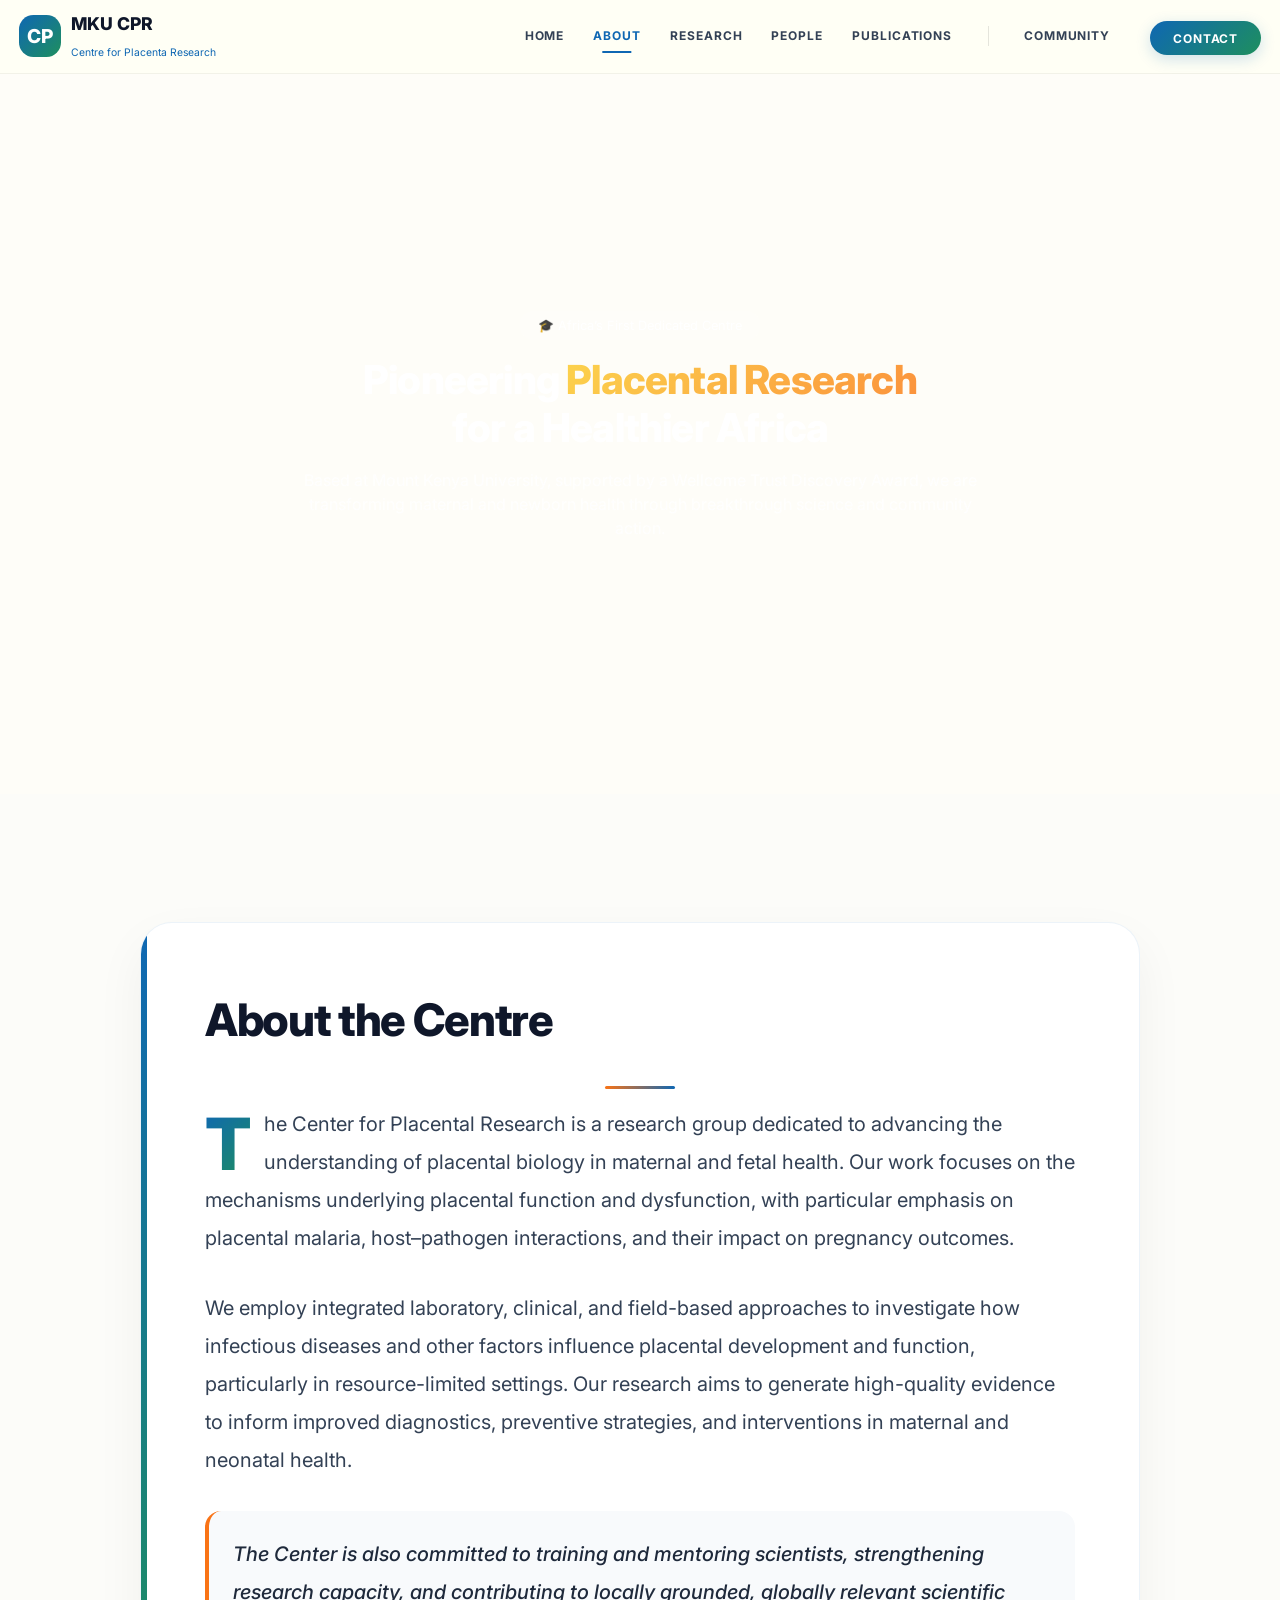
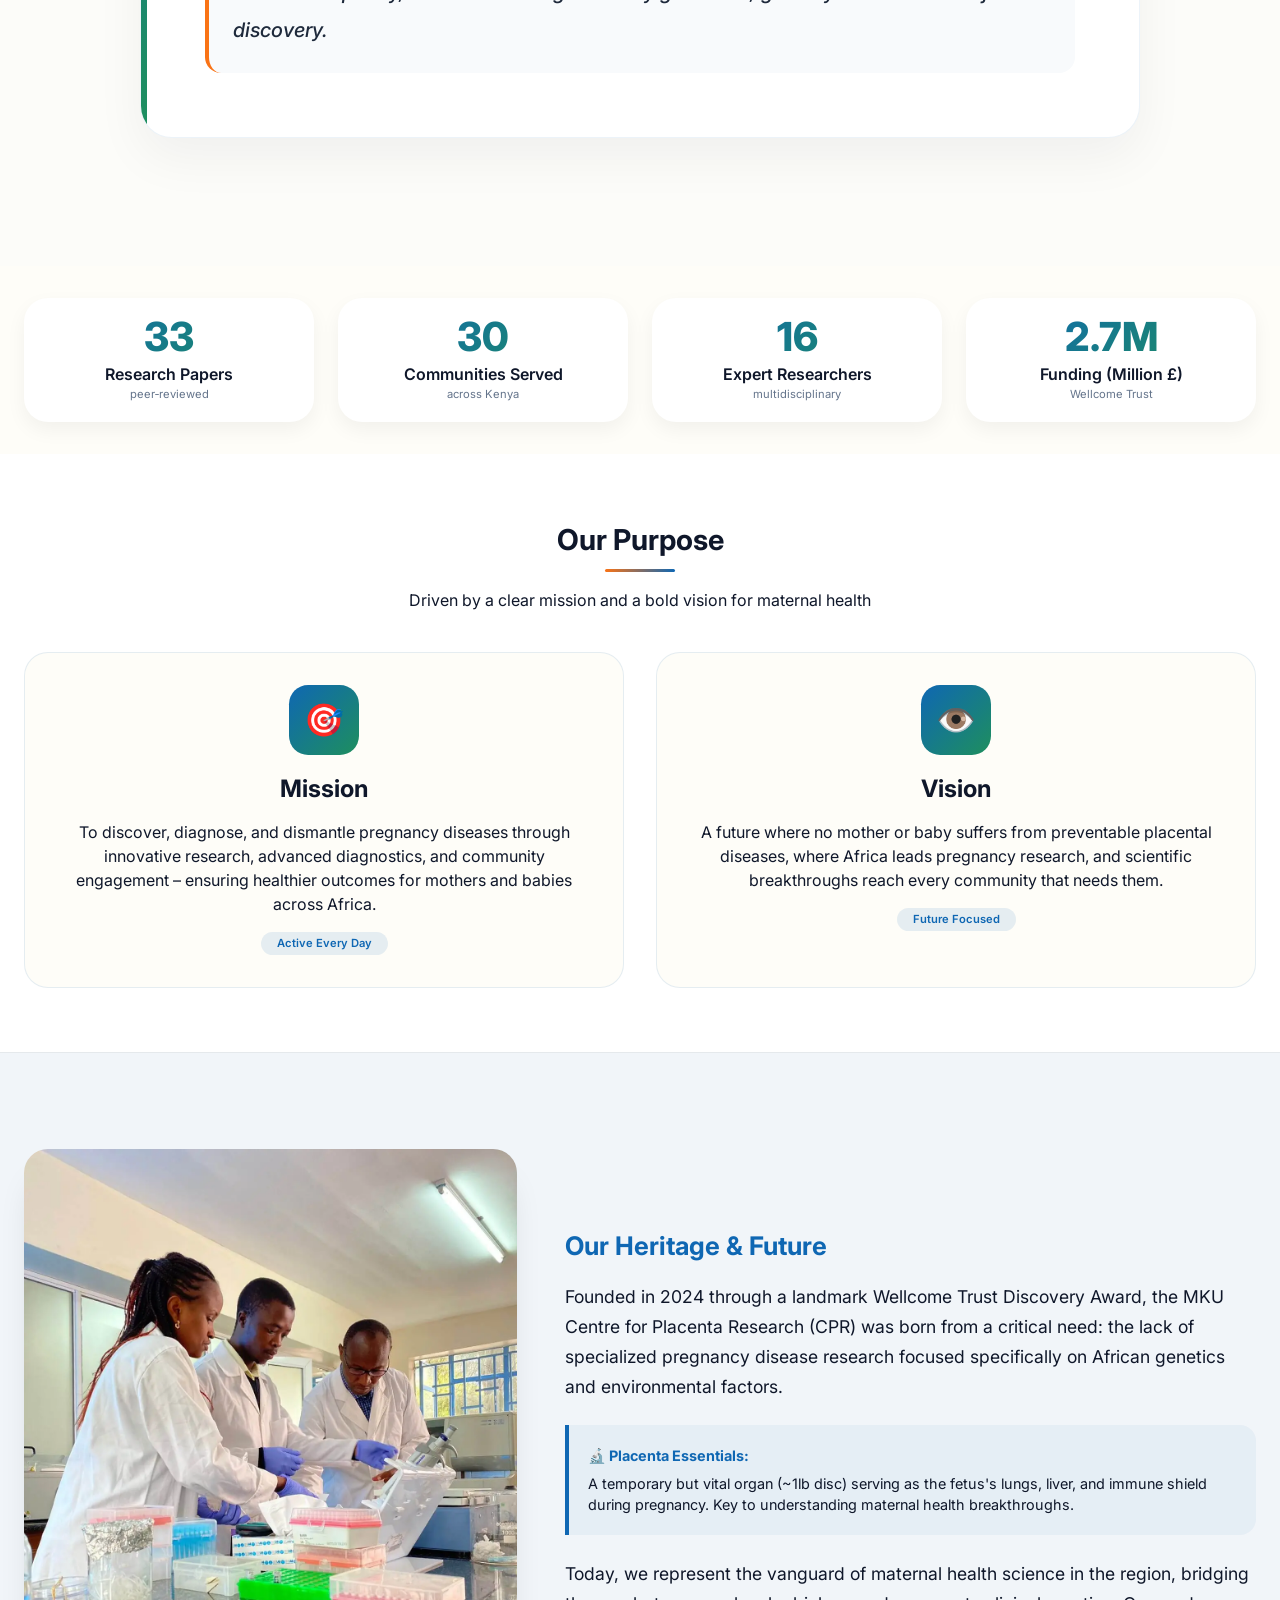
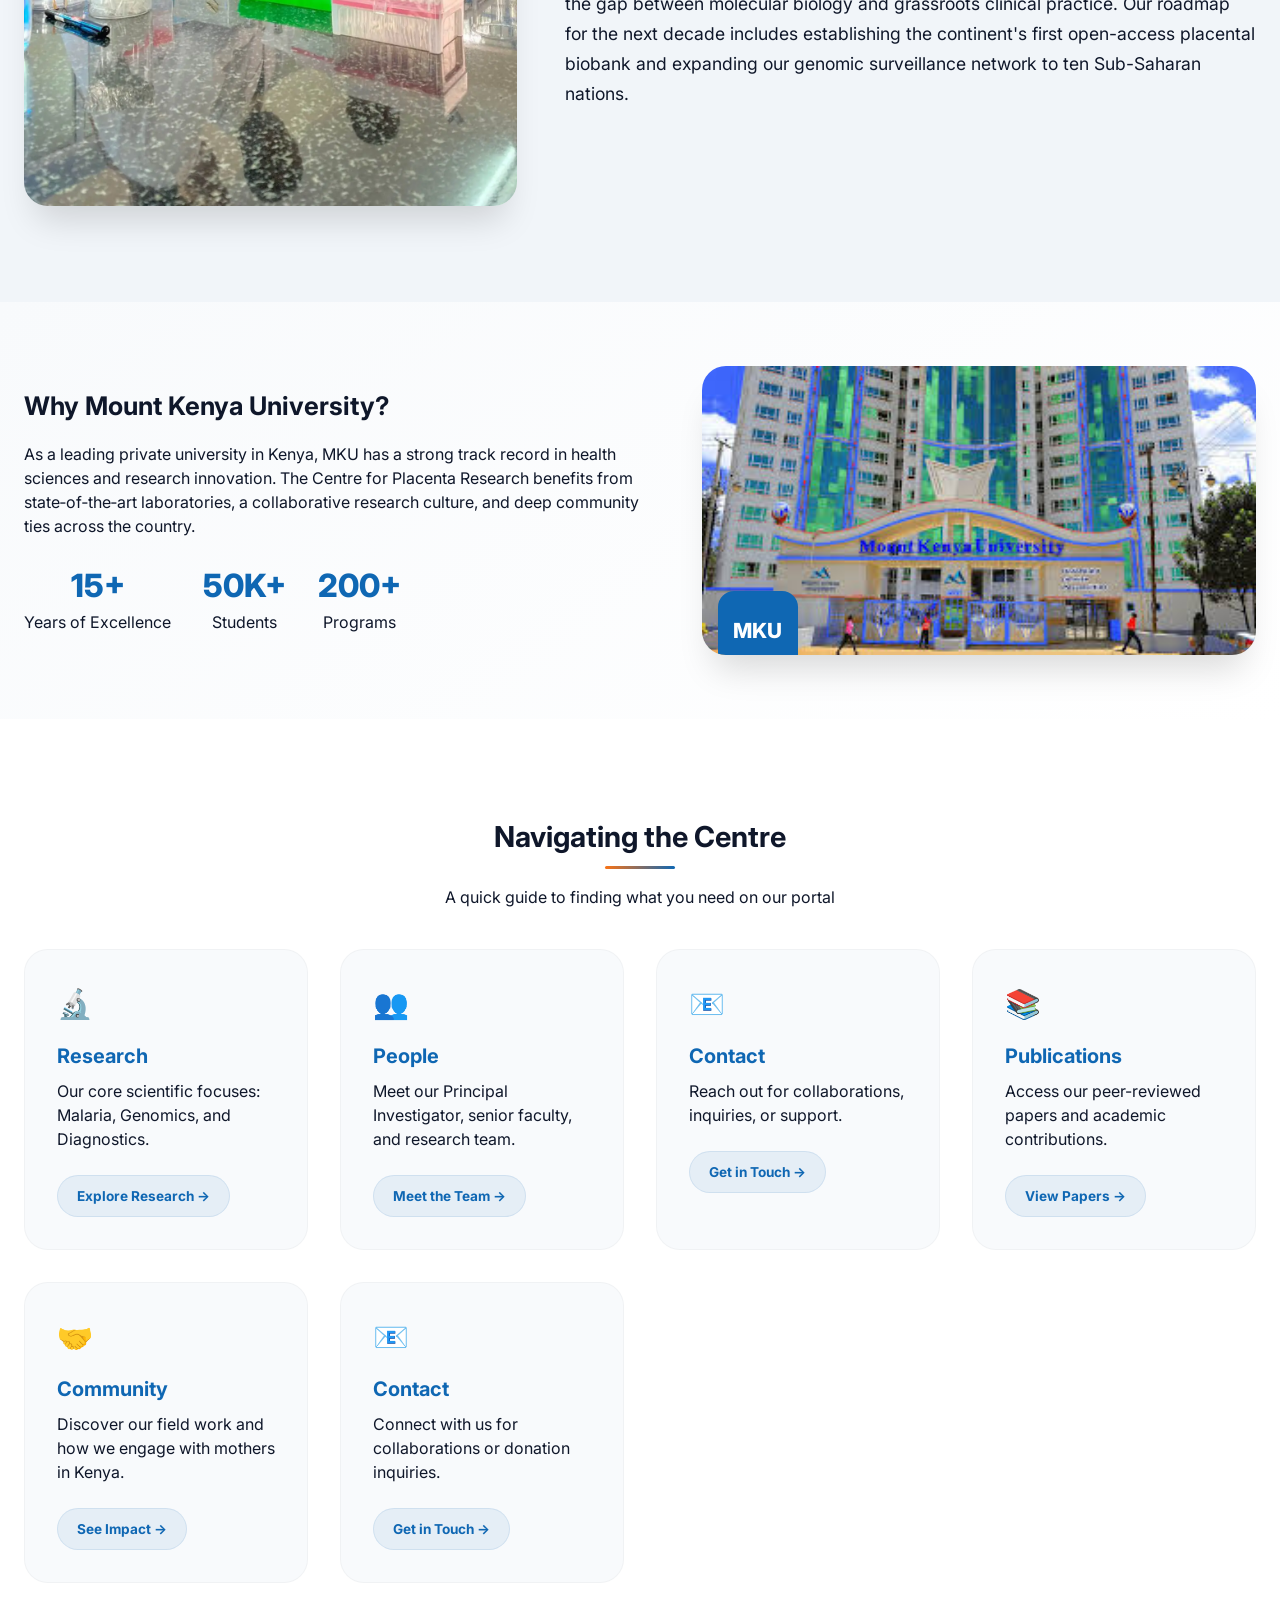
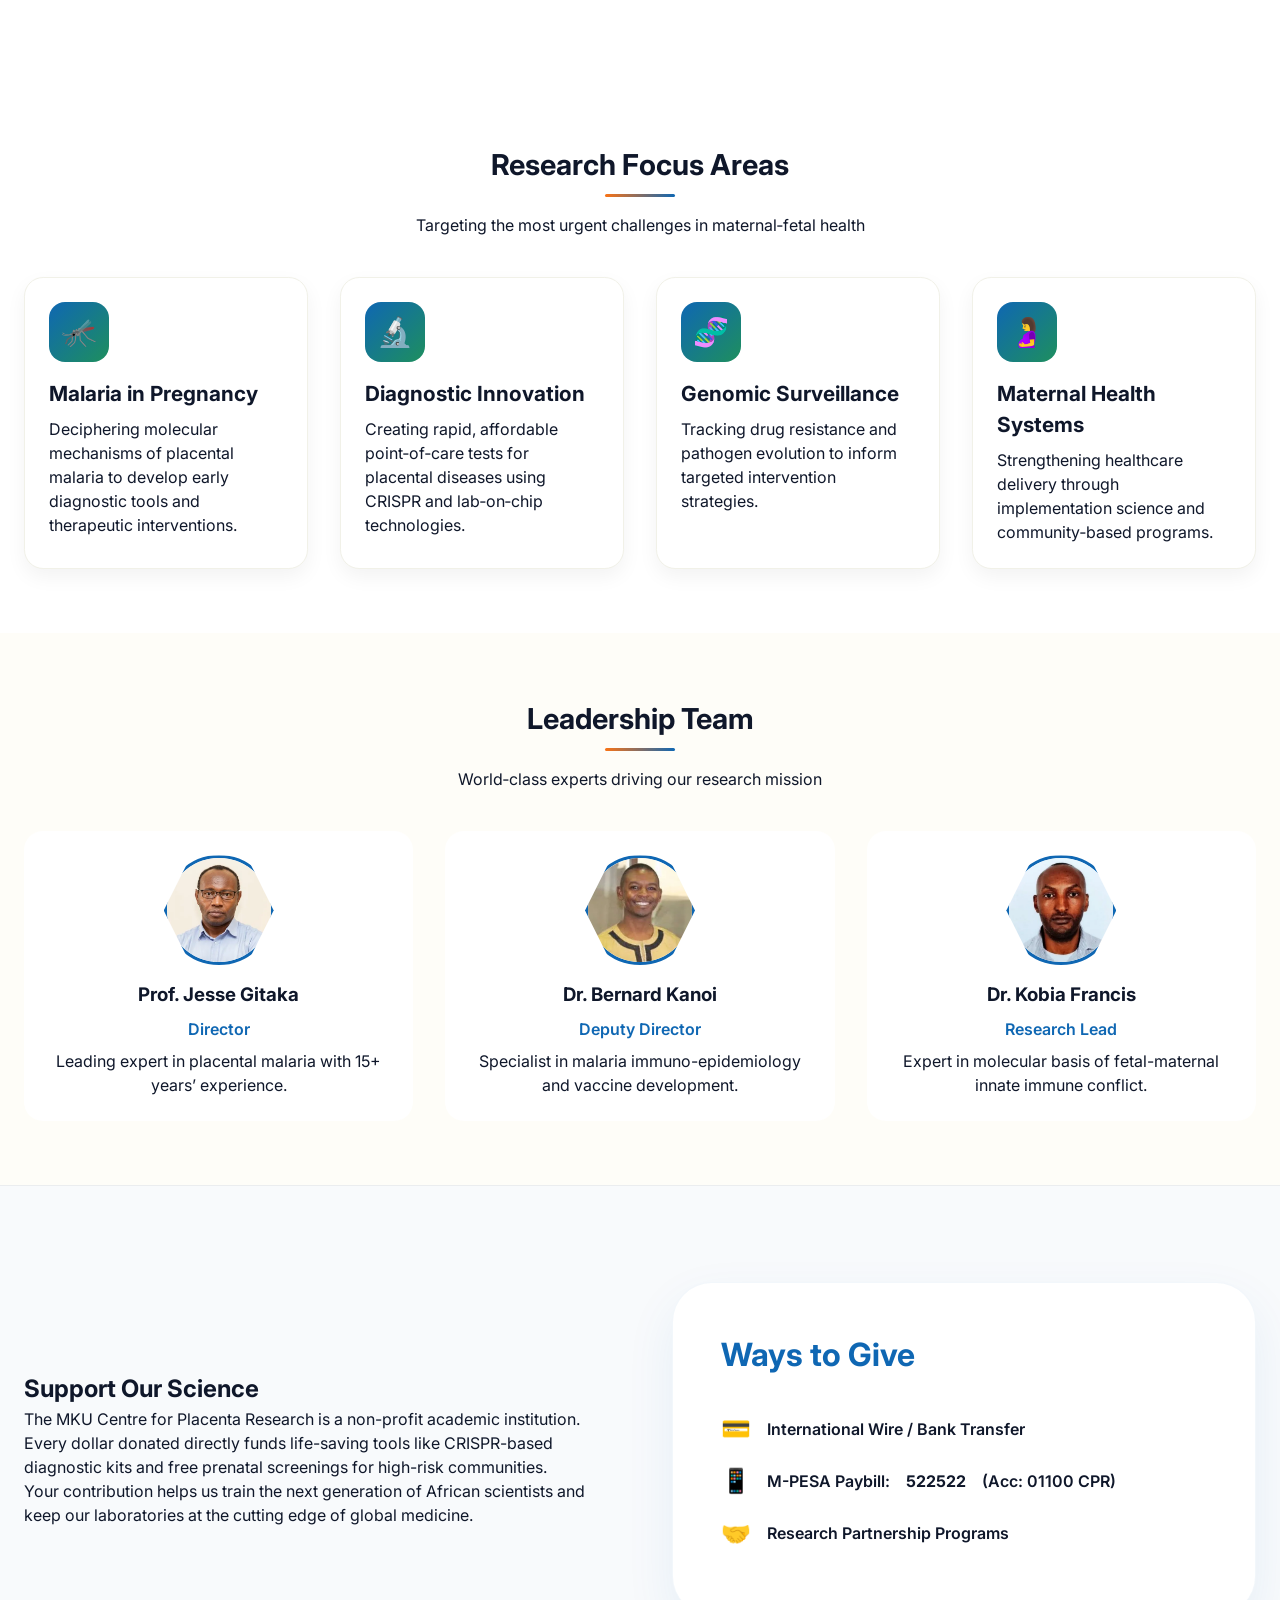
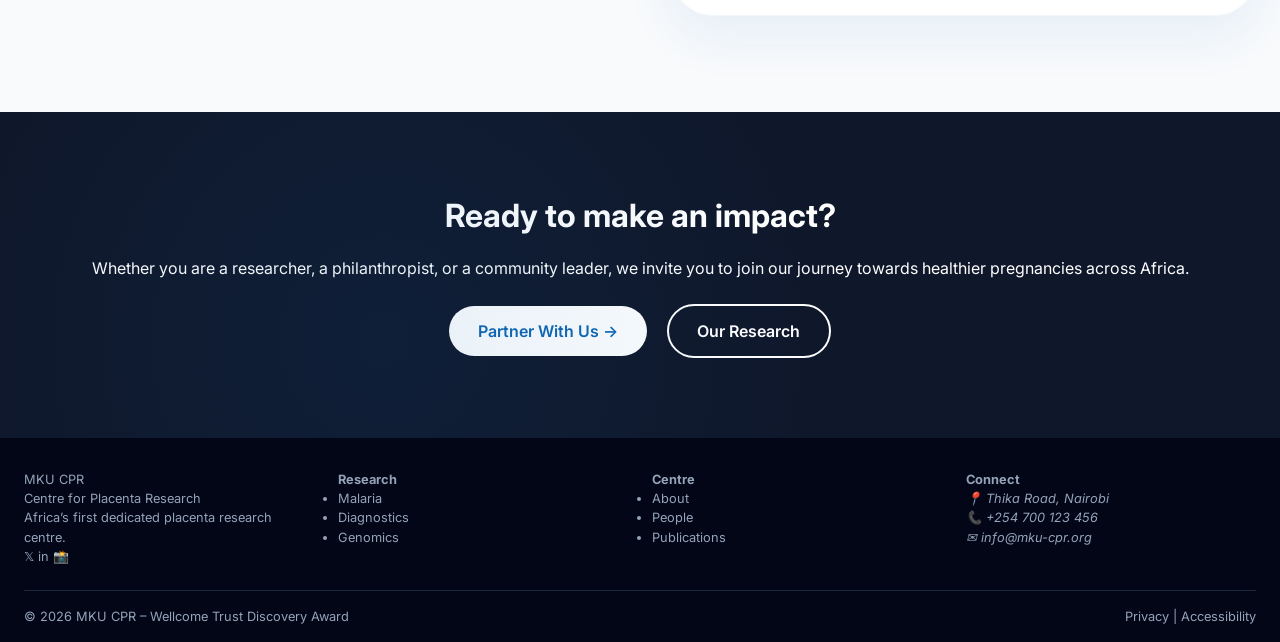
==== about.html @ 57bb6f53 "Fix 404 error by moving files to root" ====
<!-- about.html -->
<!DOCTYPE html>
<html lang="en">

<head>
  <meta charset="UTF-8">
  <meta name="viewport" content="width=device-width, initial-scale=1.0, viewport-fit=cover">
  <meta name="description"
    content="Discover Africa's first dedicated centre for placental and pregnancy-disease research at Mount Kenya University.">
  <title>MKU CPR | About – Africa’s First Placenta Research Centre</title>
  <link rel="icon" type="image/svg+xml"
    href="data:image/svg+xml,%3Csvg xmlns='http://www.w3.org/2000/svg' viewBox='0 0 24 24' fill='%230f67b3'%3E%3Cpath d='M12 2L2 7l10 5 10-5-10-5zM2 17l10 5 10-5M2 12l10 5 10-5'/%3E%3C/svg%3E">
  <link
    href="https://fonts.googleapis.com/css2?family=Inter:opsz,wght@14..32,300;14..32,400;14..32,600;14..32,700;14..32,800&display=swap"
    rel="stylesheet">
  <link rel="stylesheet" href="styles/about.css">

</head>

<body>
  <a href="#main" class="skip-link">Skip to main content</a>

  <header class="site-header">
    <div class="header-inner">
      <a href="index.html" class="logo-area">
        <div class="logo-icon">CP</div>
        <div class="logo-text">
          <h1>MKU CPR</h1><span>Centre for Placenta Research</span>
        </div>
      </a>
      <nav class="desktop-nav" aria-label="Main navigation">
        <ul class="nav-list">
          <li class="nav-group-core">
            <a href="index.html">Home</a>
            <a href="about.html" class="active">About</a>
            <a href="research.html">Research</a>
            <a href="people.html">People</a>
            <a href="publication.html">Publications</a>
          </li>
          <li class="nav-separator" aria-hidden="true"></li>
          <li class="nav-group-hub">

            <a href="community.html">Community</a>
          </li>
          <li class="nav-action">
            <a href="contact.html" class="contact-btn">Contact</a>
          </li>
        </ul>
      </nav>
      <button class="mobile-toggle" id="mobileToggle" aria-label="Menu" aria-expanded="false">☰</button>
    </div>
    <div class="mobile-menu" id="mobileMenu">
      <a href="index.html">Home</a>
      <a href="about.html" class="active">About</a>
      <a href="research.html">Research</a>
      <a href="people.html">People</a>

      <a href="publication.html">Publications</a>
      <a href="community.html">Community</a>
      <a href="contact.html">Contact</a>
    </div>
  </header>

  <main id="main">
    <!-- Hero Section -->
    <section class="hero-about">
      <div class="hero-video-container">
        <video id="aboutHeroVideo" src="video/about-hero-video.mp4" autoplay="autoplay" muted="muted" loop="loop"
          playsinline="playsinline" preload="auto" class="hero-bg-video"
          style="width: 100%; height: 100%; object-fit: cover !important;">
          Your browser does not support the video tag.
        </video>
        <script>
          document.addEventListener('DOMContentLoaded', () => {
            const video = document.getElementById('aboutHeroVideo');
            if (video) { video.playbackRate = 2.0; }
          });
        </script>

      </div>
      <div class="hero-overlay"></div>
      <div class="container hero-content">
        <div class="hero-badge">🎓 Africa’s First Dedicated Centre</div>
        <h1>Pioneering <span class="gradient-text">Placental Research</span><br>for a Healthier Africa</h1>
        <p>Based at Mount Kenya University, supported by a Wellcome Trust Discovery Award, we are transforming maternal
          and newborn health through breakthrough science and community action.</p>
      </div>
    </section>

    <!-- Overview Section -->
    <section class="overview-section">
      <div class="container">
        <div class="overview-grid">
          <div class="overview-text">
            <h2>About the Centre</h2>
            <div class="header-line"></div>
            <p>The Center for Placental Research is a research group dedicated to advancing the understanding of
              placental
              biology in maternal and fetal health. Our work focuses on the mechanisms underlying placental function and
              dysfunction, with particular emphasis on placental malaria, host–pathogen interactions, and their impact
              on pregnancy outcomes.</p>
            <p>We employ integrated laboratory, clinical, and field-based approaches to investigate how infectious
              diseases and other factors influence placental development and function, particularly in resource-limited
              settings. Our research aims to generate high-quality evidence to inform improved diagnostics, preventive
              strategies, and interventions in maternal and neonatal health.</p>
            <p>The Center is also committed to training and mentoring scientists, strengthening research capacity, and
              contributing to locally grounded, globally relevant scientific discovery.</p>
          </div>
        </div>
      </div>
    </section>

    <!-- Impact Counters (animated) -->
    <section class="stats-row">
      <div class="container">
        <div class="stats-grid">
          <div class="stat-card">
            <div class="stat-number" id="counterPapers">0</div>
            <div class="stat-label">Research Papers</div>
            <div class="stat-sub">peer‑reviewed</div>
          </div>
          <div class="stat-card">
            <div class="stat-number" id="counterCommunities">0</div>
            <div class="stat-label">Communities Served</div>
            <div class="stat-sub">across Kenya</div>
          </div>
          <div class="stat-card">
            <div class="stat-number" id="counterResearchers">0</div>
            <div class="stat-label">Expert Researchers</div>
            <div class="stat-sub">multidisciplinary</div>
          </div>
          <div class="stat-card">
            <div class="stat-number" id="counterFunding">0</div>
            <div class="stat-label">Funding (Million £)</div>
            <div class="stat-sub">Wellcome Trust</div>
          </div>
        </div>
      </div>
    </section>

    <!-- Mission & Vision -->
    <section class="mv-section">
      <div class="container">
        <div class="section-header">
          <h2>Our Purpose</h2>
          <div class="header-line"></div>
          <p>Driven by a clear mission and a bold vision for maternal health</p>
        </div>
        <div class="mv-grid">
          <div class="mv-card">
            <div class="mv-icon">🎯</div>
            <h3>Mission</h3>
            <p>To discover, diagnose, and dismantle pregnancy diseases through innovative research, advanced
              diagnostics, and community engagement – ensuring healthier outcomes for mothers and babies across Africa.
            </p>
            <span class="mv-badge">Active Every Day</span>
          </div>
          <div class="mv-card">
            <div class="mv-icon">👁️</div>
            <h3>Vision</h3>
            <p>A future where no mother or baby suffers from preventable placental diseases, where Africa leads
              pregnancy research, and scientific breakthroughs reach every community that needs them.</p>
            <span class="mv-badge">Future Focused</span>
          </div>
        </div>
      </div>
    </section>

    <!-- Our Heritage Section -->
    <section class="heritage-section panel-singlecell">
      <div class="container">
        <div class="mku-grid heritage-grid">
          <div class="mku-image">
            <img src="images/gitakalab-1.webp" alt="Gitaka Lab Research">
          </div>
          <div class="mku-text">
            <h3>Our Heritage & Future</h3>
            <p>Founded in 2024 through a landmark Wellcome Trust Discovery Award, the MKU Centre for Placenta Research
              (CPR) was born from a critical need: the lack of specialized pregnancy disease research focused
              specifically on African genetics and environmental factors.</p>
            <div class="bio-callout">
              <strong>🔬 Placenta Essentials:</strong> A temporary but vital organ (~1lb disc) serving as the fetus's
              lungs, liver, and immune shield during pregnancy. Key to understanding maternal health breakthroughs.
            </div>
            <p>Today, we represent the vanguard of maternal health science in the region, bridging the gap between
              molecular biology and grassroots clinical practice. Our roadmap for the next decade includes establishing
              the continent's first open-access placental biobank and expanding our genomic surveillance network to ten
              Sub-Saharan nations.</p>
          </div>
        </div>
      </div>
    </section>

    <!-- About Mount Kenya University -->
    <section class="mku-section">
      <div class="container">
        <div class="mku-grid mku-side-grid">
          <div class="mku-text">
            <h3>Why Mount Kenya University?</h3>
            <p>As a leading private university in Kenya, MKU has a strong track record in health sciences and research
              innovation. The Centre for Placenta Research benefits from state‑of‑the‑art laboratories, a collaborative
              research culture, and deep community ties across the country.</p>
            <div class="mku-stats">
              <div class="mku-stat">
                <div class="number">15+</div>
                <div>Years of Excellence</div>
              </div>
              <div class="mku-stat">
                <div class="number">50K+</div>
                <div>Students</div>
              </div>
              <div class="mku-stat">
                <div class="number">200+</div>
                <div>Programs</div>
              </div>
            </div>
          </div>
          <div class="mku-image">
            <img src="images/mku.jpg" alt="Mount Kenya University Campus">
            <div class="image-badge">MKU</div>
          </div>
        </div>
      </div>
    </section>

    <!-- Portal Navigation Guide -->
    <section class="portal-guide-section">
      <div class="container">
        <div class="section-header">
          <h2>Navigating the Centre</h2>
          <div class="header-line"></div>
          <p>A quick guide to finding what you need on our portal</p>
        </div>
        <div class="guide-grid">
          <div class="guide-item">
            <div class="guide-icon">🔬</div>
            <h4>Research</h4>
            <p>Our core scientific focuses: Malaria, Genomics, and Diagnostics.</p>
            <a href="research.html" class="guide-link">Explore Research →</a>
          </div>
          <div class="guide-item">
            <div class="guide-icon">👥</div>
            <h4>People</h4>
            <p>Meet our Principal Investigator, senior faculty, and research team.</p>
            <a href="people.html" class="guide-link">Meet the Team →</a>
          </div>
          <div class="guide-item">
            <div class="guide-icon">📧</div>
            <h4>Contact</h4>
            <p>Reach out for collaborations, inquiries, or support.</p>
            <a href="contact.html" class="guide-link">Get in Touch →</a>
          </div>
          <div class="guide-item">
            <div class="guide-icon">📚</div>
            <h4>Publications</h4>
            <p>Access our peer-reviewed papers and academic contributions.</p>
            <a href="publication.html" class="guide-link">View Papers →</a>
          </div>
          <div class="guide-item">
            <div class="guide-icon">🤝</div>
            <h4>Community</h4>
            <p>Discover our field work and how we engage with mothers in Kenya.</p>
            <a href="community.html" class="guide-link">See Impact →</a>
          </div>
          <div class="guide-item">
            <div class="guide-icon">📧</div>
            <h4>Contact</h4>
            <p>Connect with us for collaborations or donation inquiries.</p>
            <a href="contact.html" class="guide-link">Get in Touch →</a>
          </div>
        </div>
      </div>
    </section>

    <!-- Research Focus Areas -->
    <section class="research-section">
      <div class="container">
        <div class="section-header">
          <h2>Research Focus Areas</h2>
          <div class="header-line"></div>
          <p>Targeting the most urgent challenges in maternal‑fetal health</p>
        </div>
        <div class="research-grid">
          <div class="research-card">
            <div class="research-icon">🦟</div>
            <h3>Malaria in Pregnancy</h3>
            <p>Deciphering molecular mechanisms of placental malaria to develop early diagnostic tools and therapeutic
              interventions.</p>
          </div>
          <div class="research-card">
            <div class="research-icon">🔬</div>
            <h3>Diagnostic Innovation</h3>
            <p>Creating rapid, affordable point‑of‑care tests for placental diseases using CRISPR and lab‑on‑chip
              technologies.</p>
          </div>
          <div class="research-card">
            <div class="research-icon">🧬</div>
            <h3>Genomic Surveillance</h3>
            <p>Tracking drug resistance and pathogen evolution to inform targeted intervention strategies.</p>
          </div>
          <div class="research-card">
            <div class="research-icon">🤰</div>
            <h3>Maternal Health Systems</h3>
            <p>Strengthening healthcare delivery through implementation science and community‑based programs.</p>
          </div>
        </div>
      </div>
    </section>

    <!-- Leadership Team -->
    <section class="leadership-section">
      <div class="container">
        <div class="section-header">
          <h2>Leadership Team</h2>
          <div class="header-line"></div>
          <p>World‑class experts driving our research mission</p>
        </div>
        <div class="team-grid">
          <div class="team-card">
            <div class="team-img"><img src="people/Prof.-Jesse-Gitaka-MBChB-MTM-PhD.webp" alt="Prof. Jesse Gitaka">
            </div>
            <h3>Prof. Jesse Gitaka</h3>
            <p class="team-title">Director</p>
            <p>Leading expert in placental malaria with 15+ years’ experience.</p>
          </div>
          <div class="team-card">
            <div class="team-img"><img src="people/Bernard-N.-Kanoi-PhD.webp" alt="Dr. Bernard Kanoi"></div>
            <h3>Dr. Bernard Kanoi</h3>
            <p class="team-title">Deputy Director</p>
            <p>Specialist in malaria immuno-epidemiology and vaccine development.</p>
          </div>
          <div class="team-card">
            <div class="team-img"><img src="people/Dr-Kobia-Francis.webp" alt="Dr. Kobia Francis"></div>
            <h3>Dr. Kobia Francis</h3>
            <p class="team-title">Research Lead</p>
            <p>Expert in molecular basis of fetal-maternal innate immune conflict.</p>
          </div>

        </div>
      </div>
    </section>

    <!-- Support & Donations Section -->
    <section class="donation-section">
      <div class="container">
        <div class="donation-grid">
          <div class="donation-text">
            <h2>Support Our Science</h2>
            <p>The MKU Centre for Placenta Research is a non-profit academic institution. Every dollar donated directly
              funds life-saving tools like CRISPR-based diagnostic kits and free prenatal screenings for high-risk
              communities.</p>
            <p>Your contribution helps us train the next generation of African scientists and keep our laboratories at
              the cutting edge of global medicine.</p>
          </div>
          <div class="donation-card">
            <h3>Ways to Give</h3>
            <ul class="donation-methods">
              <li><span class="donation-icon">💳</span> International Wire / Bank Transfer</li>
              <li><span class="donation-icon">📱</span> M-PESA Paybill: <strong>522522</strong> (Acc: 01100 CPR)</li>
              <li><span class="donation-icon">🤝</span> Research Partnership Programs</li>
            </ul>

          </div>
        </div>
      </div>
    </section>

    <!-- Call to Action -->
    <section class="cta-about">
      <div class="container text-center">
        <h2>Ready to make an impact?</h2>
        <p>Whether you are a researcher, a philanthropist, or a community leader, we invite you to join our journey
          towards healthier pregnancies across Africa.</p>
        <div class="btn-group">
          <a href="contact.html" class="btn-primary">Partner With Us →</a>
          <a href="research.html" class="btn-outline">Our Research</a>
        </div>
      </div>
    </section>
  </main>

  <footer class="footer">
    <div class="container footer-container">
      <div class="footer-grid">
        <div>
          <div class="footer-logo"><span class="footer-logo-text">MKU CPR</span><br>Centre for Placenta Research</div>
          <p>Africa’s first dedicated placenta research centre.</p>
          <div class="social-icons">
            <a href="https://x.com/CRID_MKU" class="social-icon" target="_blank">𝕏</a>
            <a href="https://www.linkedin.com/in/gitaka-lab?utm_source=share_via&utm_content=profile&utm_medium=member_android"
              class="social-icon" target="_blank">in</a>
            <a href="https://www.instagram.com/GITAKA_LAB_CME" class="social-icon" target="_blank">📸</a>
          </div>
        </div>
        <div>
          <h4>Research</h4>
          <ul>
            <li><a href="research.html">Malaria</a></li>
            <li><a href="research.html">Diagnostics</a></li>
            <li><a href="research.html">Genomics</a></li>
          </ul>
        </div>
        <div>
          <h4>Centre</h4>
          <ul>
            <li><a href="about.html">About</a></li>
            <li><a href="people.html">People</a></li>
            <li><a href="publication.html">Publications</a></li>
          </ul>
        </div>
        <div>
          <h4>Connect</h4>
          <address>📍 Thika Road, Nairobi<br>📞 +254 700 123 456<br>✉️ info@mku-cpr.org</address>
        </div>
      </div>
      <div class="footer-bottom"><span>© 2026 MKU CPR – Wellcome Trust Discovery Award</span>
        <div><a href="contact.html">Privacy</a> | <a href="contact.html">Accessibility</a></div>
      </div>
    </div>
  </footer>

  <!-- Scripts unified -->
  <script src="scripts/about.js" defer></script>
  <!-- Force playback for hero video -->
  <script>
    document.addEventListener('DOMContentLoaded', function () {
      const video = document.querySelector('.hero-bg-video');
      if (video) {
        video.muted = true;
        const playVideo = () => {
          video.play().catch(err => console.log('Autoplay blocked, waiting for interaction'));
        };
        playVideo();
        // Fallback for mobile interaction
        ['click', 'touchstart', 'scroll'].forEach(ev => {
          document.addEventListener(ev, playVideo, { once: true });
        });
      }
    });
  </script>
</body>

</html>
---- styles/about.css ----
/* about-style.css */
* {
  margin: 0;
  padding: 0;
  box-sizing: border-box;
}

:root {
  --primary: #0f67b3;
  --primary-dark: #0a4c85;
  --secondary: #1e8f5e;
  --tertiary: #7c3aed;
  --coral: #f97316;
  --gold: #eab308;
  --violet: #8b5cf6;
  --dark: #0f172a;
  --gray: #334155;
  --light: #fefdf8;
  --white: #ffffff;
  --shadow-sm: 0 8px 20px rgba(0, 0, 0, 0.05);
  --shadow-lg: 0 25px 35px -12px rgba(0, 0, 0, 0.15);
  --transition: all 0.3s cubic-bezier(0.2, 0.9, 0.4, 1.1);
}

body {
  font-family: 'Inter', system-ui, -apple-system, sans-serif;
  background: var(--light);
  color: var(--dark);
  line-height: 1.5;
  overflow-x: hidden;
}

.container {
  max-width: 1280px;
  margin: 0 auto;
  padding: 0 1.5rem;
}

.skip-link {
  position: absolute;
  top: -40px;
  left: 0;
  background: var(--primary);
  color: white;
  padding: 0.5rem 1rem;
  z-index: 1100;
  text-decoration: none;
}

.skip-link:focus {
  top: 0;
}

/* Header */
.site-header {
  position: sticky;
  top: 0;
  z-index: 1000;
  background: rgba(255, 255, 245, 0.96);
  backdrop-filter: blur(16px);
  border-bottom: 1px solid rgba(0, 0, 0, 0.05);
}

.header-inner {
  display: flex;
  justify-content: space-between;
  align-items: center;
  padding: 0.7rem 1.2rem;
  max-width: 1440px;
  margin: 0 auto;
}

.logo-area {
  display: flex;
  gap: 10px;
  align-items: center;
  text-decoration: none;
}

.logo-icon {
  width: 42px;
  height: 42px;
  background: linear-gradient(135deg, var(--primary), var(--secondary));
  border-radius: 0.9rem;
  display: flex;
  align-items: center;
  justify-content: center;
  font-weight: 800;
  font-size: 1.2rem;
  color: white;
}

.logo-text h1 {
  font-size: 1.1rem;
  font-weight: 800;
  color: var(--dark);
}

.logo-text span {
  font-size: 0.65rem;
  color: var(--primary);
}

.nav-list {
  display: flex;
  align-items: center;
  gap: 1.2rem;
  list-style: none;
}

.nav-group-core,
.nav-group-hub {
  display: flex;
  gap: 0.2rem;
  align-items: center;
}

.nav-separator {
  width: 1px;
  height: 20px;
  background: rgba(0, 0, 0, 0.1);
  margin: 0 0.2rem;
}

.desktop-nav a {
  text-transform: uppercase;
  font-size: 0.75rem;
  letter-spacing: 0.08em;
  padding: 0.5rem 0.8rem;
  position: relative;
  font-weight: 700;
  text-decoration: none;
  color: var(--gray);
  transition: all 0.3s ease;
}

.desktop-nav a::after {
  content: '';
  position: absolute;
  bottom: 0;
  left: 50%;
  width: 0;
  height: 2px;
  background: var(--primary);
  transition: all 0.3s ease;
  transform: translateX(-50%);
}

.desktop-nav a.active {
  color: var(--primary);
}

.desktop-nav a.active::after {
  width: 40%;
}

.contact-btn {
  background: linear-gradient(135deg, var(--primary), var(--secondary)) !important;
  color: white !important;
  padding: 0.6rem 1.4rem !important;
  border-radius: 50px !important;
  box-shadow: 0 4px 15px rgba(15, 103, 179, 0.2) !important;
  margin-left: 0.5rem;
}

.contact-btn:hover {
  transform: translateY(-2px);
  box-shadow: 0 6px 20px rgba(15, 103, 179, 0.3) !important;
}

.desktop-nav a.contact-btn::after {
  display: none;
}

/* Professional Hexagonal Frames */
.team-img {
  clip-path: polygon(25% 0%, 75% 0%, 100% 50%, 75% 100%, 25% 100%, 0% 50%);
  background: var(--light);
}

.mobile-toggle {
  display: none;
  background: none;
  border: none;
  font-size: 1.5rem;
  cursor: pointer;
}

.mobile-menu {
  display: none;
  flex-direction: column;
  background: white;
  padding: 1.5rem;
  gap: 0.8rem;
  border-top: 1px solid #eef2ff;
  position: absolute;
  top: 100%;
  left: 0;
  width: 100%;
  z-index: 1100;
}

.mobile-menu a {
  text-decoration: none;
  font-weight: 600;
  padding: 0.5rem;
  border-radius: 0.8rem;
  color: var(--gray);
}

.mobile-menu a.active {
  background: linear-gradient(120deg, var(--primary), var(--secondary));
  color: white;
}

/* Hero Section */
.hero-about {
  background: transparent;
  padding: 4rem 0 5rem;
  min-height: 80vh;
  display: flex;
  align-items: center;
  position: relative;
  overflow: hidden;
}

.hero-overlay {
  position: absolute;
  inset: 0;
  background: transparent;
  z-index: 2;
}

.hero-video-container {
  position: absolute;
  inset: 0;
  overflow: hidden;
  z-index: 1;
}

.hero-video-container video {
  position: absolute;
  top: 0;
  left: 0;
  width: 100%;
  height: 100%;
  object-fit: cover;
  z-index: 1;
  display: block !important;
  opacity: 1 !important;
  visibility: visible !important;
}

.hero-bg-video {
  display: block !important;
  opacity: 1 !important;
  visibility: visible !important;
}

.hero-content {
  position: relative;
  text-align: center;
  color: white;
  z-index: 10;
}

.hero-badge {
  display: inline-block;
  background: rgba(255, 255, 255, 0.12);
  padding: 0.3rem 1.2rem;
  border-radius: 40px;
  font-size: 0.8rem;
  margin-bottom: 1rem;
}

.hero-about h1 {
  font-size: 2.5rem;
  font-weight: 800;
  letter-spacing: -0.02em;
  line-height: 1.2;
}

.gradient-text {
  background: linear-gradient(135deg, #fcd34d, #fb923c);
  -webkit-background-clip: text;
  background-clip: text;
  color: transparent;
}

.hero-about p {
  font-size: 1rem;
  max-width: 700px;
  margin: 1rem auto 0;
  opacity: 0.9;
}

/* Overview Section */
.overview-section {
  padding: 8rem 0;
  background-color: #fcfcf9;
  background-image:
    radial-gradient(#eef2ff 0.5px, transparent 0.5px),
    radial-gradient(#eef2ff 0.5px, #fcfcf9 0.5px);
  background-size: 20px 20px;
  background-position: 0 0, 10px 10px;
  position: relative;
}

.overview-grid {
  display: flex;
  justify-content: center;
}

.overview-text {
  max-width: 1000px;
  background: white;
  padding: 4rem;
  border-radius: 2rem;
  box-shadow: 0 20px 50px rgba(15, 23, 42, 0.05);
  border: 1px solid rgba(15, 103, 179, 0.08);
  position: relative;
  overflow: hidden;
  word-wrap: break-word;
  overflow-wrap: break-word;
}

.overview-text::before {
  content: '';
  position: absolute;
  top: 0;
  left: 0;
  width: 6px;
  height: 100%;
  background: linear-gradient(to bottom, var(--primary), var(--secondary));
}

.overview-text h2 {
  font-size: 2.8rem;
  font-weight: 800;
  color: #0f172a;
  margin-bottom: 2rem;
  letter-spacing: -0.03em;
  text-align: left;
}

.overview-text p {
  font-size: 1.25rem;
  line-height: 1.9;
  color: #334155;
  margin-bottom: 2rem;
  word-wrap: break-word;
  overflow-wrap: break-word;
}

.overview-text p:first-of-type::first-letter {
  float: left;
  font-size: 4.5rem;
  line-height: 1;
  font-weight: 800;
  margin-right: 0.8rem;
  margin-top: 0.2rem;
  color: var(--primary);
  background: linear-gradient(135deg, var(--primary), var(--secondary));
  -webkit-background-clip: text;
  background-clip: text;
  color: transparent;
}

.overview-text p:last-of-type {
  background: #f8fafc;
  padding: 1.5rem;
  border-radius: 1rem;
  border-left: 4px solid var(--coral);
  font-style: italic;
  font-weight: 500;
  color: #1e293b;
  margin-bottom: 0;
}

@media (max-width: 768px) {
  .overview-section {
    padding: 3rem 1rem;
  }

  .overview-text {
    padding: 2rem 1.5rem;
    border-radius: 1.5rem;
  }

  .overview-text h2 {
    font-size: 1.4rem;
    margin-bottom: 1.2rem;
  }

  .overview-text p {
    font-size: 0.9rem;
    line-height: 1.6;
    margin-bottom: 1.2rem;
  }

  .overview-text p:first-of-type::first-letter {
    font-size: 3rem;
    margin-right: 0.5rem;
  }

  .overview-text p:last-of-type {
    padding: 1rem;
    font-size: 0.85rem;
  }
}

/* Stats Counters */
.stats-row {
  background: var(--light);
  padding: 2rem 0;
}

.stats-grid {
  display: flex;
  flex-wrap: wrap;
  justify-content: space-between;
  gap: 1.5rem;
}

.stat-card {
  text-align: center;
  flex: 1;
  min-width: 160px;
  background: white;
  padding: 1.2rem;
  border-radius: 1.5rem;
  box-shadow: var(--shadow-sm);
  transition: var(--transition);
}

.stat-card:hover {
  transform: translateY(-5px);
  box-shadow: var(--shadow-lg);
}

.stat-number {
  font-size: 2.5rem;
  font-weight: 800;
  background: linear-gradient(135deg, var(--primary), var(--secondary));
  -webkit-background-clip: text;
  background-clip: text;
  color: transparent;
  line-height: 1;
}

.stat-label {
  font-weight: 600;
  margin-top: 0.3rem;
}

.stat-sub {
  font-size: 0.7rem;
  color: #64748b;
}

/* Section Headers */
.section-header {
  text-align: center;
  margin-bottom: 2.5rem;
}

.section-header h2 {
  font-size: 1.8rem;
  font-weight: 700;
}

.header-line {
  width: 70px;
  height: 3px;
  background: linear-gradient(90deg, var(--coral), var(--primary));
  margin: 0.5rem auto 1rem;
  border-radius: 3px;
}

/* Mission & Vision */
.mv-section {
  padding: 4rem 0;
  background: white;
}

.mv-grid {
  display: grid;
  grid-template-columns: repeat(auto-fit, minmax(300px, 1fr));
  gap: 2rem;
}

.mv-card {
  background: var(--light);
  border-radius: 1.5rem;
  padding: 2rem;
  text-align: center;
  transition: var(--transition);
  border: 1px solid rgba(15, 103, 179, 0.1);
}

.mv-card:hover {
  transform: translateY(-6px);
  background: white;
  box-shadow: var(--shadow-lg);
}

.mv-icon {
  width: 70px;
  height: 70px;
  background: linear-gradient(135deg, var(--primary), var(--secondary));
  border-radius: 1.2rem;
  display: flex;
  align-items: center;
  justify-content: center;
  font-size: 2rem;
  margin: 0 auto 1rem;
  color: white;
}

.mv-card h3 {
  font-size: 1.5rem;
  margin-bottom: 0.8rem;
}

.mv-badge {
  display: inline-block;
  background: rgba(15, 103, 179, 0.1);
  color: var(--primary);
  padding: 0.2rem 1rem;
  border-radius: 30px;
  font-size: 0.7rem;
  font-weight: 600;
  margin-top: 1rem;
}

/* Heritage Section */
.heritage-section {
  padding: 6rem 0;
  background: #f1f5f9;
  border-top: 1px solid rgba(0, 0, 0, 0.05);
}

.heritage-section h3 {
  font-size: 2rem;
  margin-bottom: 1.5rem;
  color: var(--primary);
}

.heritage-section p {
  margin-bottom: 1.2rem;
  font-size: 1.1rem;
  line-height: 1.7;
}

.heritage-grid {
  display: flex !important;
  flex-direction: row !important;
  align-items: center;
  gap: 3rem;
}

.heritage-grid .mku-image {
  flex: 0 0 40%;
}

.heritage-grid .mku-text {
  flex: 1;
}

@media (max-width: 768px) {
  .heritage-grid {
    gap: 1rem;
    flex-direction: column !important;
  }

  .heritage-grid h3 {
    font-size: 1.1rem !important;
    margin-bottom: 0.5rem;
  }

  .heritage-grid p {
    font-size: 0.8rem !important;
    line-height: 1.4;
    margin-bottom: 0.5rem;
  }
}

/* About MKU */
.mku-section {
  background: linear-gradient(145deg, #f8fafc, white);
  padding: 4rem 0;
}

.mku-grid {
  display: grid;
  grid-template-columns: 1fr 1fr;
  gap: 3rem;
  align-items: center;
}

.mku-text h3 {
  font-size: 1.6rem;
  margin-bottom: 1rem;
}

.mku-stats {
  display: flex;
  gap: 2rem;
  margin-top: 1.5rem;
  flex-wrap: wrap;
}

.mku-stat {
  text-align: center;
}

.mku-stat .number {
  font-size: 2rem;
  font-weight: 800;
  color: var(--primary);
}

.mku-image {
  position: relative;
  border-radius: 1.5rem;
  overflow: hidden;
  box-shadow: var(--shadow-lg);
}

.mku-image img {
  width: 100%;
  height: auto;
  display: block;
}

.image-badge {
  position: absolute;
  bottom: -1rem;
  left: 1rem;
  background: var(--primary);
  color: white;
  width: 80px;
  height: 80px;
  border-radius: 1rem;
  display: flex;
  align-items: center;
  justify-content: center;
  font-weight: 800;
  font-size: 1.3rem;
  box-shadow: var(--shadow-sm);
}

.mku-side-grid {
  display: flex !important;
  flex-direction: row !important;
  align-items: center;
  gap: 3rem;
}

.mku-side-grid .mku-text {
  flex: 1;
}

.mku-side-grid .mku-image {
  flex: 0 0 45%;
}

@media (max-width: 768px) {
  .mku-side-grid {
    gap: 1rem;
    flex-direction: column !important;
  }

  .mku-side-grid h3 {
    font-size: 1.1rem !important;
  }

  .mku-side-grid p {
    font-size: 0.8rem !important;
    line-height: 1.4;
  }

  .mku-side-grid .number {
    font-size: 1.2rem !important;
  }
}

/* Research Focus */
.research-section {
  padding: 4rem 0;
  background: white;
}

.research-grid {
  display: grid;
  grid-template-columns: repeat(auto-fit, minmax(260px, 1fr));
  gap: 2rem;
}

.research-card {
  background: white;
  border-radius: 1.2rem;
  padding: 1.5rem;
  transition: var(--transition);
  border: 1px solid #f1f1e8;
  box-shadow: var(--shadow-sm);
}

.research-card:hover {
  transform: translateY(-5px);
  box-shadow: var(--shadow-lg);
}

.research-icon {
  width: 60px;
  height: 60px;
  background: linear-gradient(135deg, var(--primary), var(--secondary));
  border-radius: 1rem;
  display: flex;
  align-items: center;
  justify-content: center;
  font-size: 1.8rem;
  margin-bottom: 1rem;
  color: white;
}

.research-card h3 {
  font-size: 1.3rem;
  margin-bottom: 0.5rem;
}

/* Leadership Team */
.leadership-section {
  background: var(--light);
  padding: 4rem 0;
}

.team-grid {
  display: grid;
  grid-template-columns: repeat(auto-fit, minmax(240px, 1fr));
  gap: 2rem;
}

.team-card {
  background: white;
  border-radius: 1.2rem;
  padding: 1.5rem;
  text-align: center;
  transition: var(--transition);
}

.team-card:hover {
  transform: translateY(-5px);
  box-shadow: var(--shadow-lg);
}

.team-img {
  width: 110px;
  height: 110px;
  margin: 0 auto 1rem;
  border-radius: 50%;
  overflow: hidden;
  border: 3px solid var(--primary);
}

.team-img img {
  width: 100%;
  height: 100%;
  object-fit: cover;
}

.team-title {
  color: var(--primary);
  font-weight: 600;
  margin: 0.5rem 0;
}

/* Call to Action */
/* Donation Section */
.donation-section {
  padding: 6rem 0;
  background: #f8fafc;
  border-top: 1px solid rgba(0, 0, 0, 0.05);
}

.donation-grid {
  display: grid;
  grid-template-columns: 1fr 1fr;
  gap: 4rem;
  align-items: center;
}

.donation-card {
  background: white;
  padding: 3rem;
  border-radius: 2.5rem;
  box-shadow: 0 20px 50px rgba(15, 103, 179, 0.08);
  border: 1px solid rgba(15, 103, 179, 0.05);
}

.donation-card h3 {
  font-size: 2rem;
  margin-bottom: 1.5rem;
  color: var(--primary);
}

.donation-methods {
  list-style: none;
  margin-top: 2rem;
}

.donation-methods li {
  display: flex;
  align-items: center;
  gap: 1rem;
  margin-bottom: 1rem;
  font-weight: 600;
  color: var(--dark);
}

.donation-icon {
  font-size: 1.5rem;
}

/* Call to Action */
.cta-about {
  background: #0f172a;
  padding: 5rem 0;
  text-align: center;
  color: white;
  position: relative;
  overflow: hidden;
}

.cta-about::after {
  content: '';
  position: absolute;
  inset: 0;
  background: radial-gradient(circle at 30% 70%, rgba(15, 103, 179, 0.1), transparent 50%);
}

.cta-about h2 {
  font-size: 2rem;
  margin-bottom: 1rem;
}

.cta-about .btn-group {
  margin-top: 1.5rem;
}

.btn-primary,
.btn-outline {
  display: inline-block;
  padding: 0.8rem 1.8rem;
  border-radius: 40px;
  font-weight: 600;
  text-decoration: none;
  margin: 0 0.5rem;
  transition: 0.2s;
}

.btn-primary {
  background: white;
  color: var(--primary);
}

.btn-outline {
  border: 2px solid white;
  color: white;
}

.btn-primary:hover,
.btn-outline:hover {
  transform: scale(0.97);
}

/* Footer */
.footer {
  background: #020617;
  color: #94a3b8;
  font-size: 0.8rem;
  padding: 2rem 0 1rem;
}

.footer-grid {
  display: grid;
  grid-template-columns: repeat(auto-fit, minmax(160px, 1fr));
  gap: 1.5rem;
}

.footer a {
  color: #94a3b8;
  text-decoration: none;
}

.footer a:hover {
  color: white;
}

.footer-bottom {
  border-top: 1px solid #1e293b;
  margin-top: 1.5rem;
  padding-top: 1rem;
  display: flex;
  justify-content: space-between;
  flex-wrap: wrap;
}

/* Portal Guide */
.portal-guide-section {
  padding: 6rem 0;
  background: white;
}

.guide-grid {
  display: grid;
  grid-template-columns: repeat(auto-fit, minmax(280px, 1fr));
  gap: 2rem;
}

.guide-item {
  background: #f8fafc;
  padding: 2rem;
  border-radius: 1.5rem;
  border: 1px solid rgba(0, 0, 0, 0.03);
  transition: var(--transition);
}

.guide-item:hover {
  transform: translateY(-5px);
  background: white;
  box-shadow: var(--shadow-lg);
  border-color: var(--primary);
}

.guide-icon {
  font-size: 1.8rem;
  margin-bottom: 1rem;
}

.guide-item h4 {
  font-size: 1.25rem;
  margin-bottom: 0.5rem;
  color: var(--primary);
}

.guide-link {
  display: inline-flex;
  align-items: center;
  margin-top: 1.5rem;
  padding: 0.6rem 1.2rem;
  background: rgba(15, 103, 179, 0.08);
  border-radius: 30px;
  font-weight: 700;
  color: var(--primary);
  text-decoration: none;
  font-size: 0.85rem;
  transition: var(--transition);
  border: 1px solid rgba(15, 103, 179, 0.1);
}

.guide-link:hover {
  background: var(--primary);
  color: white;
  transform: translateX(5px);
  box-shadow: 0 4px 12px rgba(15, 103, 179, 0.2);
}

.bio-callout {
  background: rgba(15, 103, 179, 0.05);
  border-left: 4px solid var(--primary);
  padding: 1.2rem;
  border-radius: 0 1rem 1rem 0;
  margin: 1.5rem 0;
  font-size: 0.9rem;
  line-height: 1.5;
  color: var(--ink);
}

.bio-callout strong {
  color: var(--primary);
  display: block;
  margin-bottom: 0.4rem;
}

/* Responsive */
@media (max-width: 1080px) {
  .desktop-nav {
    display: none;
  }

  .mobile-toggle {
    display: block;
  }

  .stats-grid {
    grid-template-columns: repeat(2, 1fr);
  }

  .mku-grid {
    grid-template-columns: 1fr;
    gap: 2rem;
  }
}

@media (max-width: 640px) {
  .overview-section {
    padding: 2.5rem 0.8rem;
  }

  .overview-text {
    padding: 1.5rem 1rem;
    border-radius: 1.2rem;
  }

  .overview-text h2 {
    font-size: 1.2rem;
    margin-bottom: 1rem;
  }

  .overview-text p {
    font-size: 0.85rem;
    line-height: 1.5;
    margin-bottom: 1rem;
  }

  .overview-text p:first-of-type::first-letter {
    font-size: 2.5rem;
    margin-right: 0.4rem;
  }

  .overview-text p:last-of-type {
    padding: 0.8rem;
    font-size: 0.8rem;
  }
}

@media (max-width: 768px) {
  .donation-grid {
    grid-template-columns: 1fr;
    gap: 2rem;
  }

  .heritage-section h3 {
    font-size: 1.6rem;
  }

  .stats-grid {
    grid-template-columns: 1fr;
  }

  .hero-about h1 {
    font-size: 2rem;
  }
}
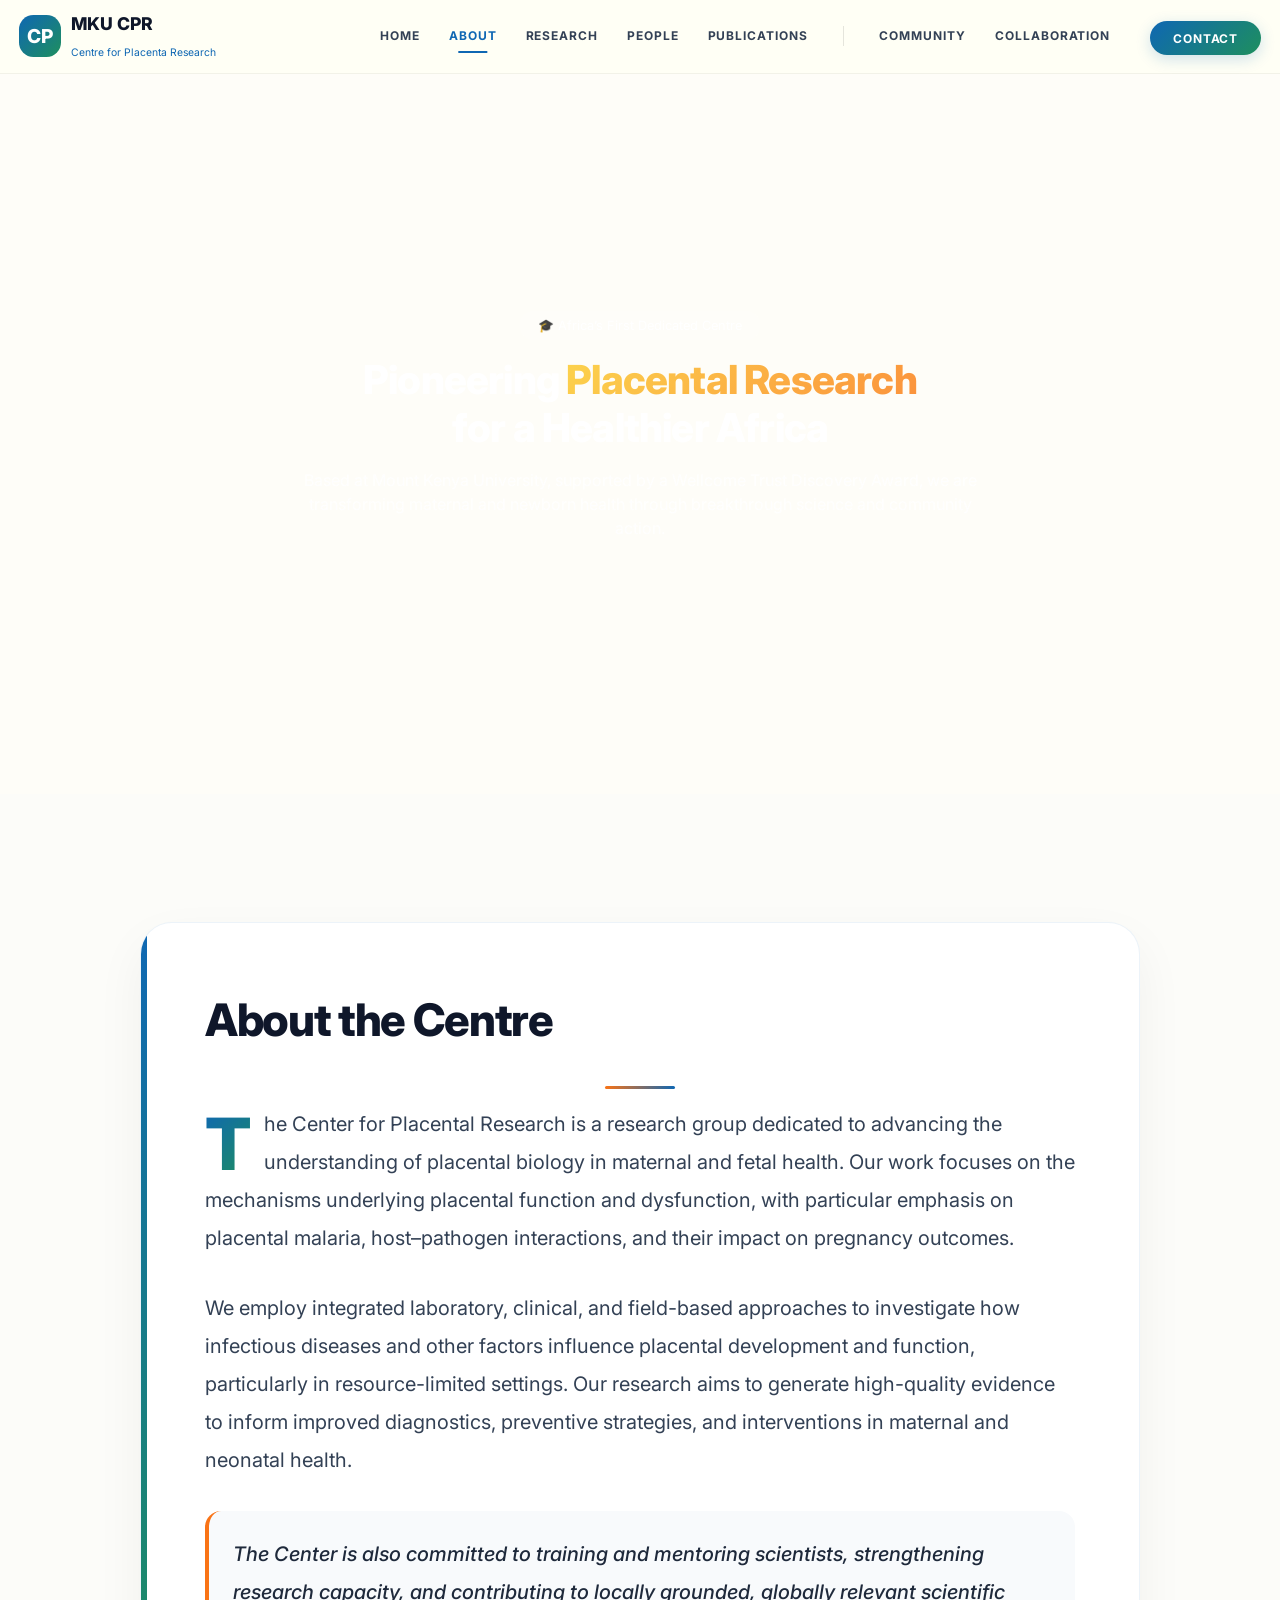
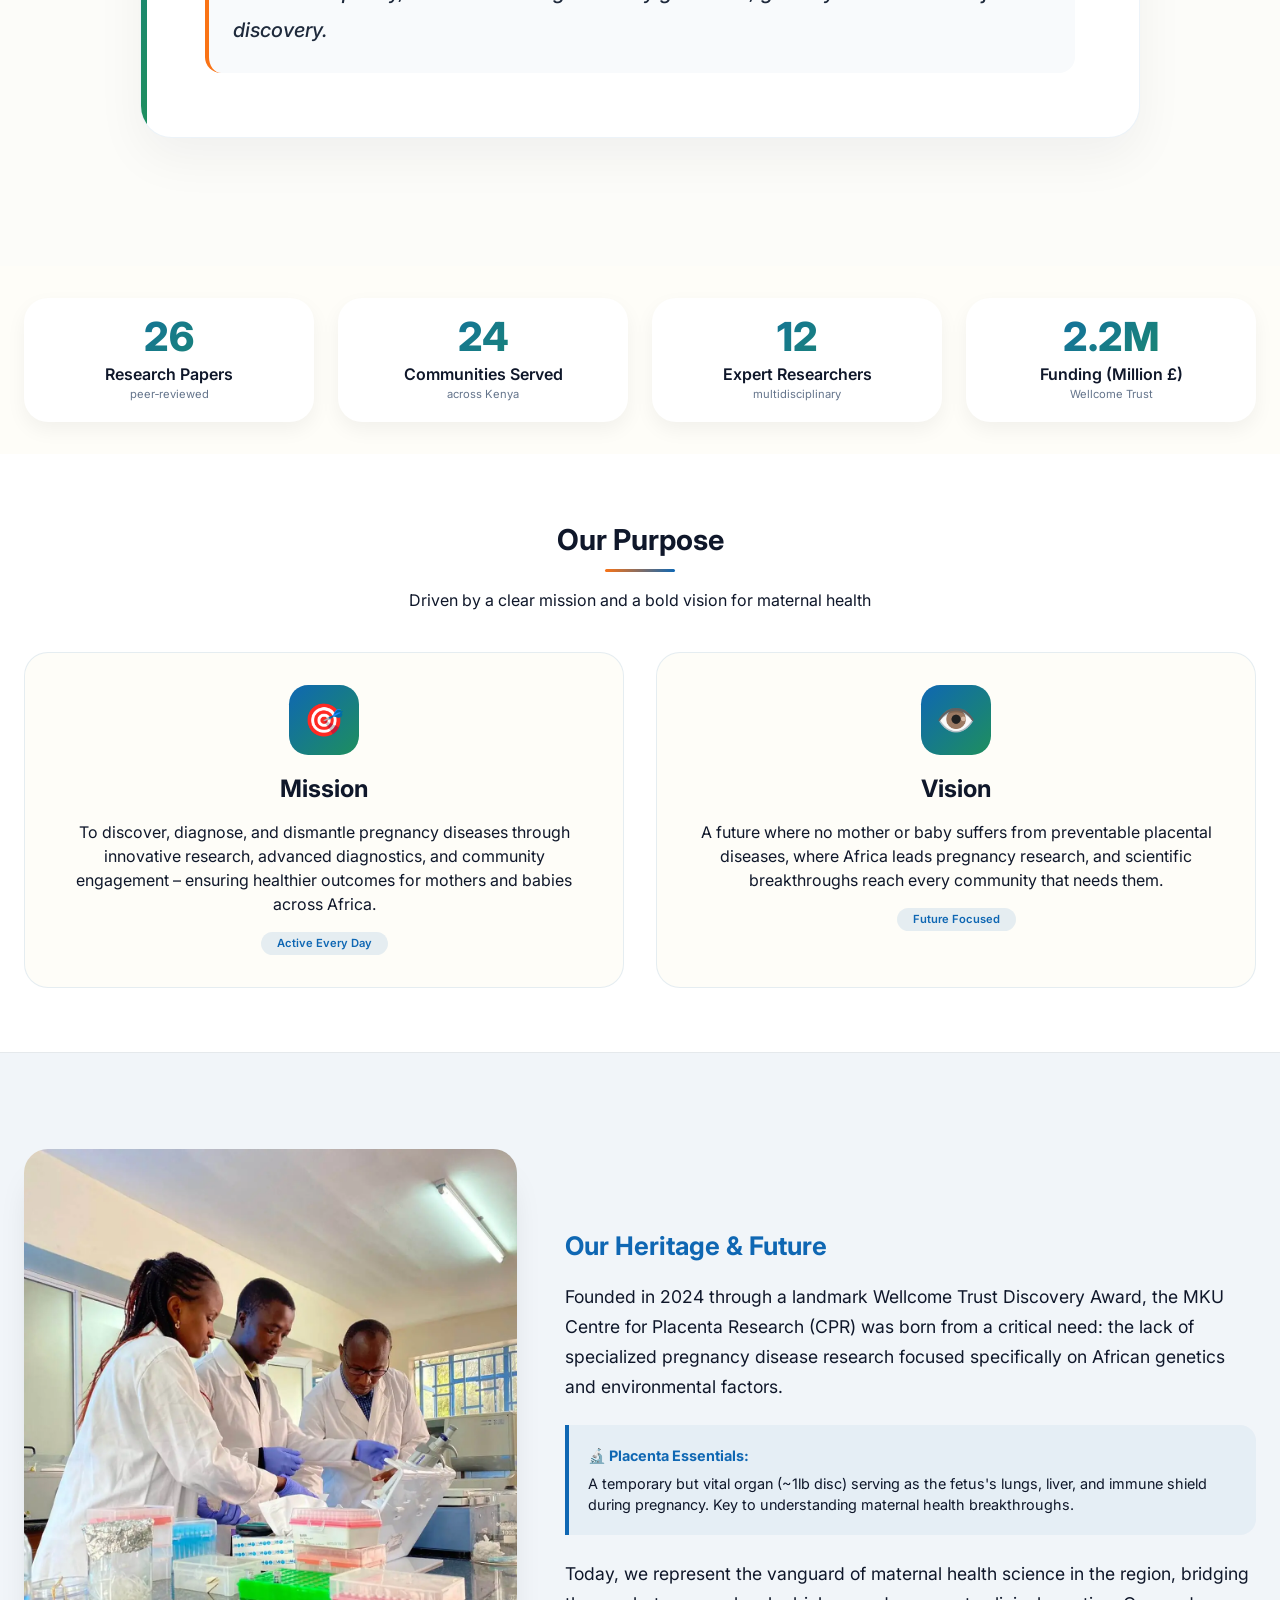
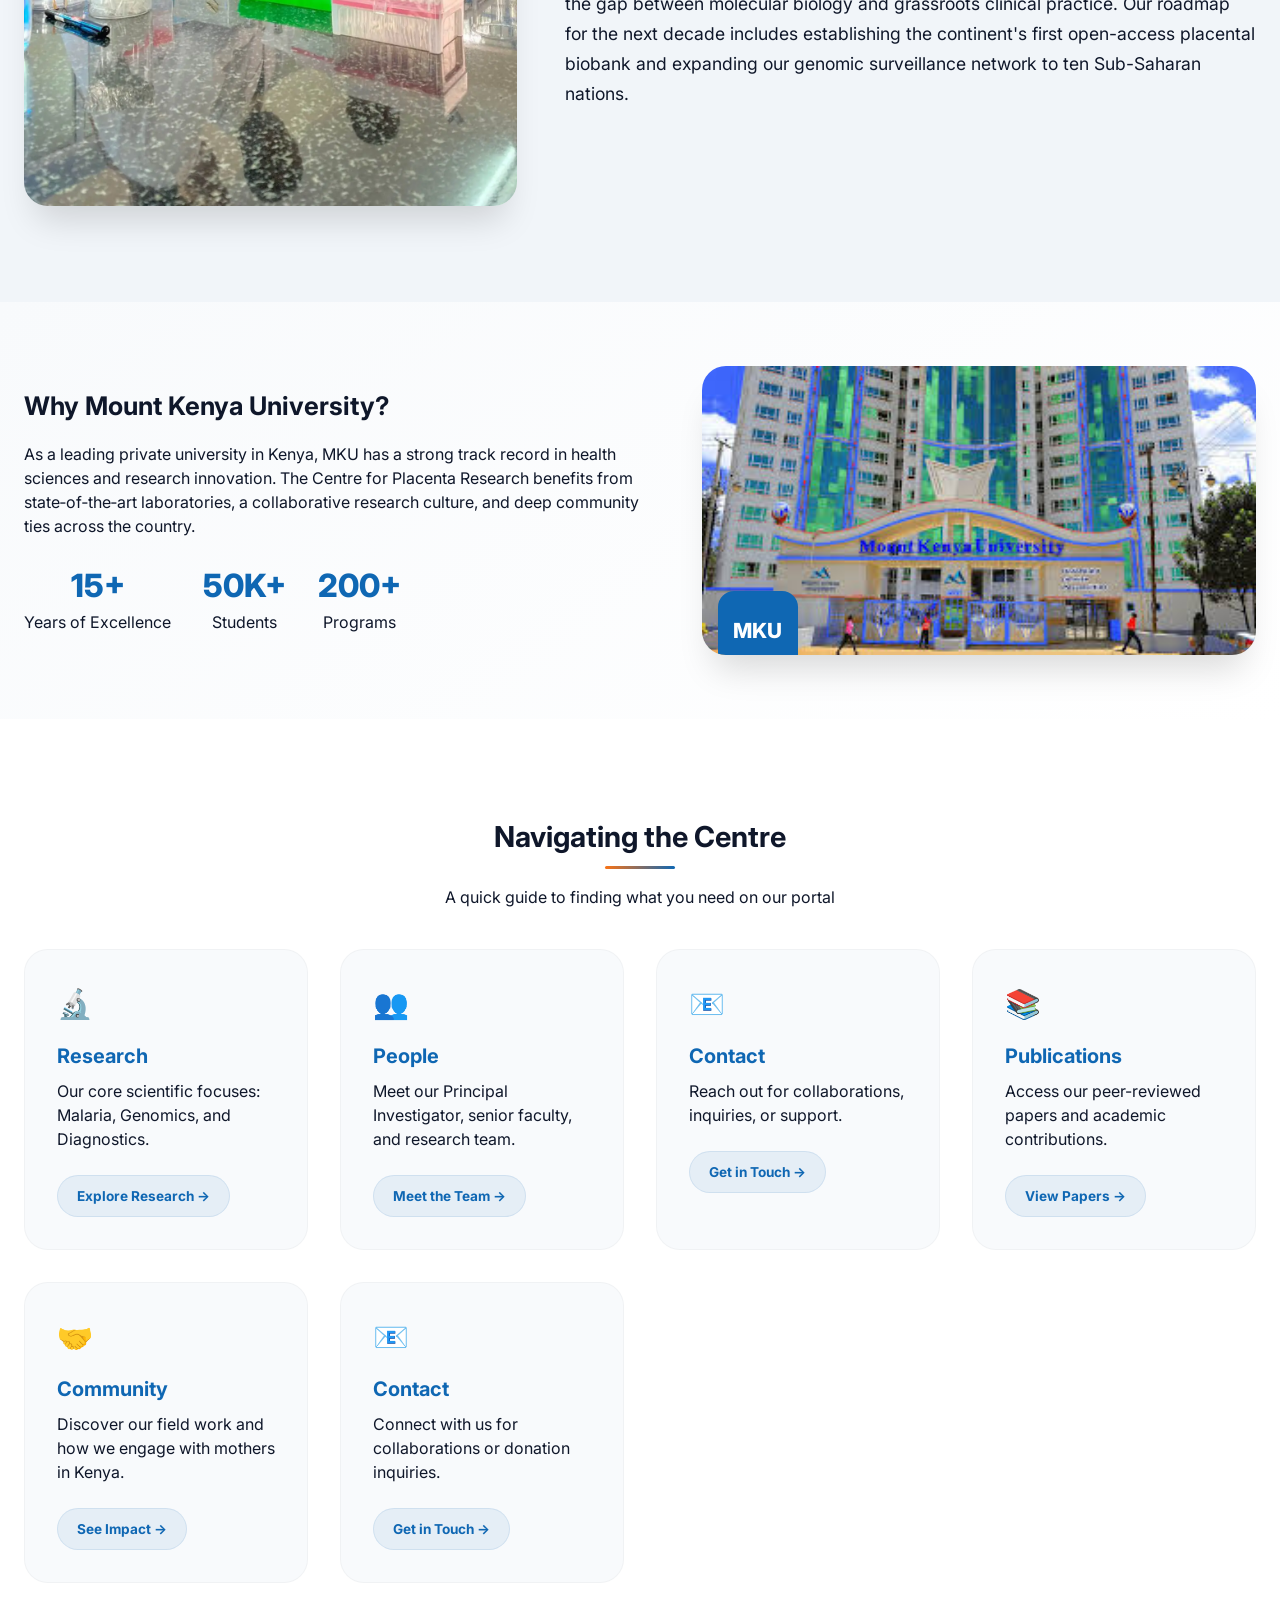
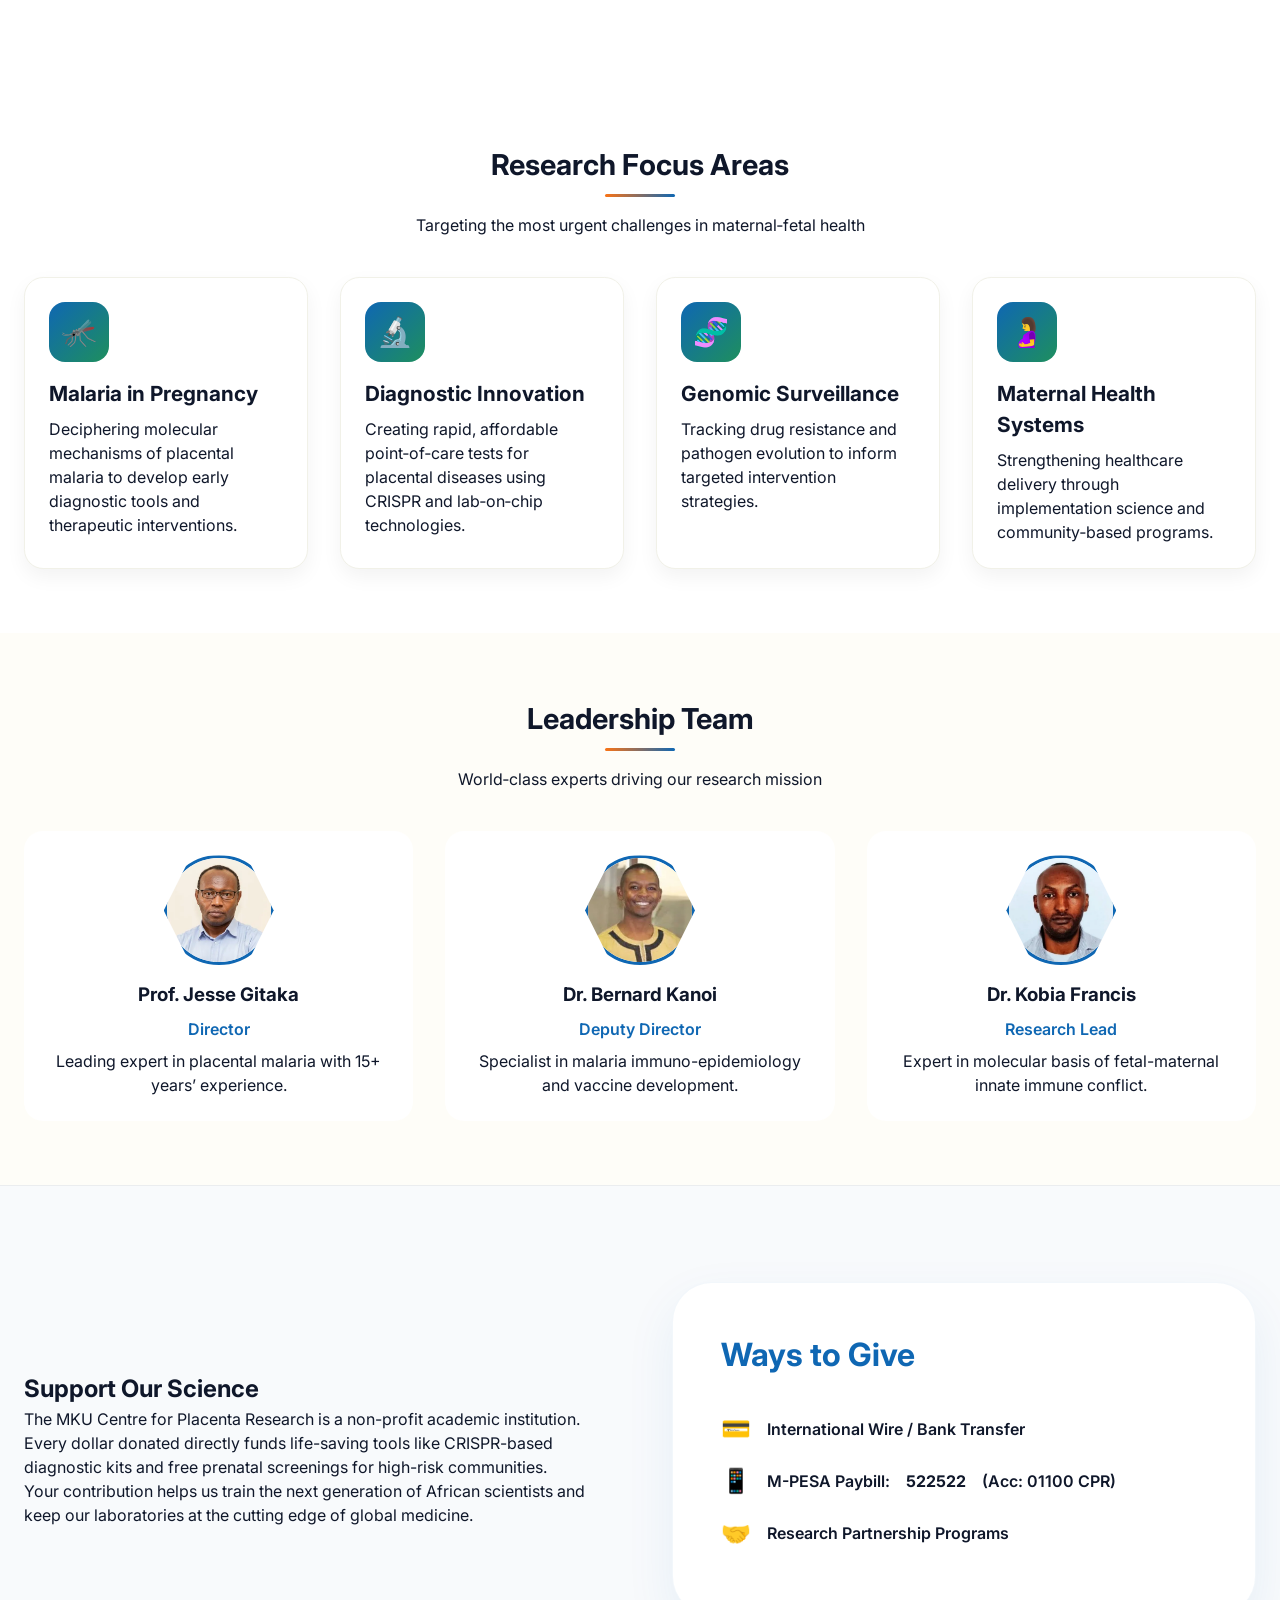
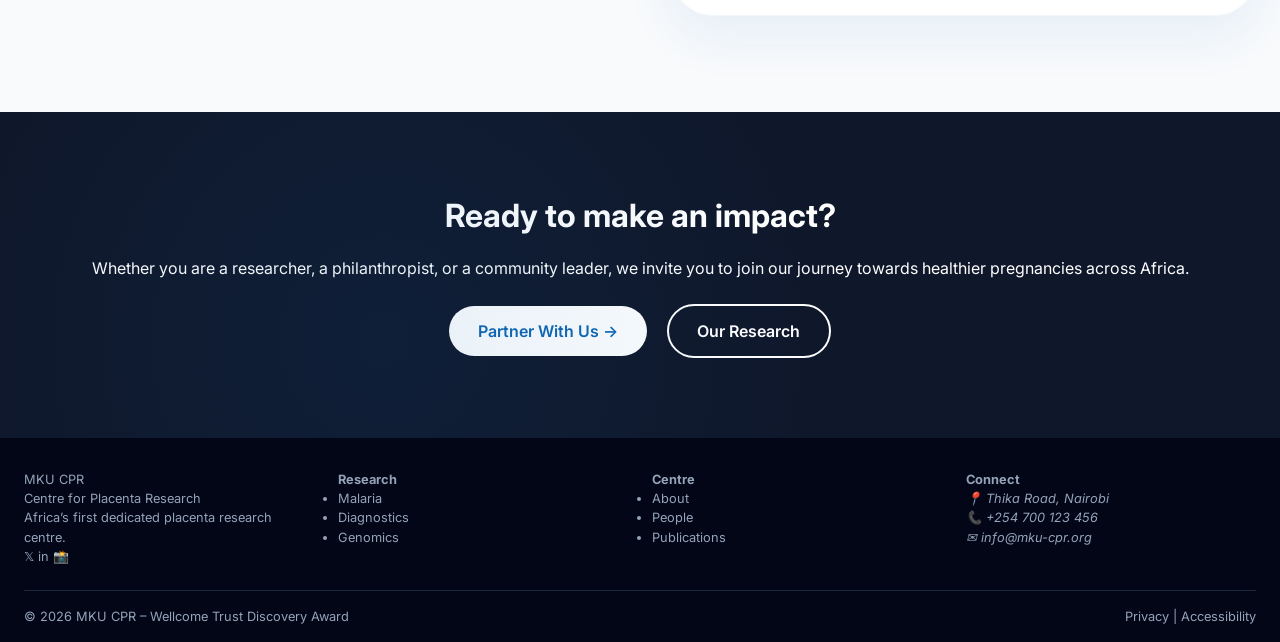
==== commit 8b0a7940: "Add remaining website updates" ====
--- a/about.html
+++ b/about.html
@@ -39,8 +39,8 @@
           </li>
           <li class="nav-separator" aria-hidden="true"></li>
           <li class="nav-group-hub">
-
             <a href="community.html">Community</a>
+            <a href="Collaboration.html">Collaboration</a>
           </li>
           <li class="nav-action">
             <a href="contact.html" class="contact-btn">Contact</a>
@@ -54,9 +54,9 @@
       <a href="about.html" class="active">About</a>
       <a href="research.html">Research</a>
       <a href="people.html">People</a>
-
       <a href="publication.html">Publications</a>
       <a href="community.html">Community</a>
+      <a href="Collaboration.html">Collaboration</a>
       <a href="contact.html">Contact</a>
     </div>
   </header>
